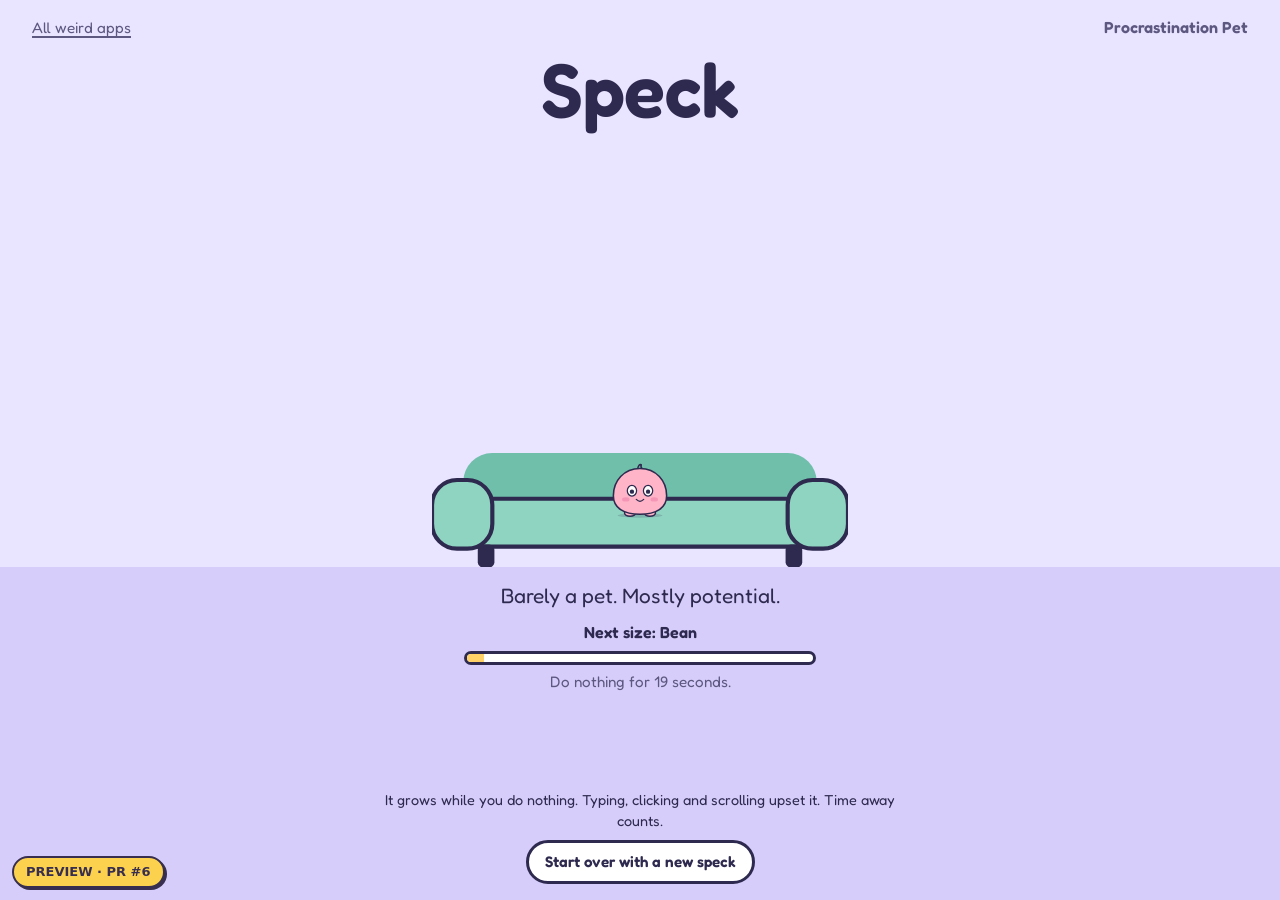
==== pr-preview/pr-6/01-procrastination-pet/index.html @ e2c3965b "Deploy preview for PR 6 🛫" ====
<!doctype html>
<html lang="en">
<head>
  <meta charset="utf-8">
  <meta name="viewport" content="width=device-width, initial-scale=1">
  <meta name="color-scheme" content="light">
  <meta name="description" content="A pet that grows while you do absolutely nothing, and sulks when you don't.">
  <title>Procrastination Pet</title>
  <link rel="icon" href="data:image/svg+xml,%3Csvg xmlns='http://www.w3.org/2000/svg' viewBox='0 0 100 100'%3E%3Ctext y='.9em' font-size='90'%3E%F0%9F%9B%8B%EF%B8%8F%3C/text%3E%3C/svg%3E">
  <link rel="preconnect" href="https://fonts.googleapis.com">
  <link rel="preconnect" href="https://fonts.gstatic.com" crossorigin>
  <link rel="stylesheet" href="https://fonts.googleapis.com/css2?family=Fredoka:wght@400;600&display=swap">
  <link rel="stylesheet" href="style.css">
  <script src="app.js" defer></script>
</head>
<body>
  <header class="topbar">
    <a class="back-link" href="../">All weird apps</a>
    <h1 class="app-title">Procrastination Pet</h1>
  </header>

  <main class="room" id="room">
    <div class="wall-zone">
    <p class="stage-name" id="stage-name">Speck</p>

    <div class="scene">
      <p class="note" id="note" role="status" aria-live="polite" hidden></p>

      <div class="pet" id="pet">
        <svg class="rain" viewBox="0 0 120 90" aria-hidden="true">
          <g class="rain-cloud">
            <circle cx="38" cy="34" r="20" />
            <circle cx="62" cy="26" r="24" />
            <circle cx="86" cy="36" r="18" />
            <rect x="22" y="34" width="80" height="20" rx="10" />
          </g>
          <g class="rain-drops">
            <line x1="40" y1="62" x2="36" y2="74" />
            <line x1="60" y1="62" x2="56" y2="74" />
            <line x1="80" y1="62" x2="76" y2="74" />
          </g>
        </svg>

        <svg class="pet-body" id="pet-svg" viewBox="0 0 200 180" role="img"
             aria-labelledby="pet-label">
          <title id="pet-label">Your pet, a speck, looking pleased with you.</title>
          <ellipse class="pet-shadow" cx="100" cy="174" rx="72" ry="7" />
          <g class="pet-breath">
            <ellipse class="pet-foot" cx="68" cy="166" rx="18" ry="10" />
            <ellipse class="pet-foot" cx="132" cy="166" rx="18" ry="10" />
            <path class="pet-tuft" d="M92 24 Q96 6 104 10 Q101 18 108 24" />
            <path class="pet-blob"
                  d="M100 22 C152 22 186 62 186 110 C186 150 152 170 100 170 C48 170 14 150 14 110 C14 62 48 22 100 22 Z" />
            <g class="pet-face">
              <g class="pet-eye">
                <ellipse class="pet-eye-white" cx="74" cy="94" rx="15" ry="17" />
                <circle class="pet-pupil" cx="74" cy="97" r="7" />
              </g>
              <g class="pet-eye">
                <ellipse class="pet-eye-white" cx="126" cy="94" rx="15" ry="17" />
                <circle class="pet-pupil" cx="126" cy="97" r="7" />
              </g>
              <ellipse class="pet-cheek" cx="54" cy="122" rx="12" ry="7" />
              <ellipse class="pet-cheek" cx="146" cy="122" rx="12" ry="7" />
              <path class="pet-mouth" d="M88 122 Q100 134 112 122" />
            </g>
            <g class="pet-back">
              <circle class="pet-tail" cx="100" cy="140" r="12" />
              <path class="pet-grump" d="M70 70 Q100 58 130 70" />
            </g>
          </g>
        </svg>
      </div>

      <svg class="couch" viewBox="0 0 400 110" aria-hidden="true">
        <rect class="couch-back" x="30" y="0" width="340" height="70" rx="28" />
        <rect class="couch-seat" x="20" y="44" width="360" height="46" rx="20" />
        <rect class="couch-arm" x="0" y="26" width="58" height="66" rx="24" />
        <rect class="couch-arm" x="342" y="26" width="58" height="66" rx="24" />
        <rect class="couch-leg" x="44" y="88" width="16" height="22" rx="5" />
        <rect class="couch-leg" x="340" y="88" width="16" height="22" rx="5" />
      </svg>
    </div>
    </div>

    <div class="floor-zone">
    <p class="caption" id="caption">Barely a pet. Mostly potential.</p>

    <div class="growth">
      <p class="growth-label" id="growth-label">Next size: Bean</p>
      <div class="growth-bar" id="growth-bar" role="progressbar" aria-labelledby="growth-label"
           aria-valuemin="0" aria-valuemax="100" aria-valuenow="0">
        <div class="growth-fill" id="growth-fill"></div>
      </div>
      <p class="growth-detail" id="growth-detail">Do nothing for 20 seconds.</p>
    </div>
    </div>
  </main>

  <footer class="footer">
    <p class="hint">It grows while you do nothing. Typing, clicking and scrolling upset it.
      Time away counts.</p>
    <button type="button" class="start-over" id="start-over">Start over with a new speck</button>
  </footer>
<div id="pr-preview-ribbon" role="note" style="position:fixed;left:12px;bottom:12px;z-index:2147483647; padding:6px 12px;border:2px solid #2b2140;border-radius:999px; background:#ffd23f;color:#2b2140;box-shadow:2px 2px 0 #2b2140; font:700 13px/1.2 system-ui,sans-serif;opacity:.92; pointer-events:none">PREVIEW · PR #6</div>
</body>
</html>
---- pr-preview/pr-6/01-procrastination-pet/style.css ----
:root {
  --wall: #e9e4ff;
  --wall-sulk: #d9d7e4;
  --floor: #d6cdfa;
  --floor-sulk: #c6c3d6;
  --couch: #8fd3c1;
  --couch-shade: #6fbfab;
  --pet: #ffb4c8;
  --pet-cheek: #f48fb1;
  --ink: #2e2a4f;
  --ink-soft: #5d5880;
  --cloud: #9aa3b8;
  --rain: #6f86b5;
  --sun: #ffd166;
  --paper: #ffffff;

  --font: "Fredoka", "Trebuchet MS", "Segoe UI", system-ui, sans-serif;
  /* The scene takes the height the rest of the page leaves over. */
  --scene-h: clamp(200px, calc(100vh - 400px), 440px);
  /* At full size the pet plus its rain cloud is about 1.8x this, which must fit
     in the scene above the couch seat. */
  --pet-base: min(34vw, 200px, calc(var(--scene-h) * 0.4));
  --pet-scale: 0.35;
  --look: 0px;
}

* { box-sizing: border-box; }

body {
  margin: 0;
  min-height: 100vh;
  min-height: 100dvh;
  display: flex;
  flex-direction: column;
  background: var(--floor);
  color: var(--ink);
  font-family: var(--font);
  font-size: 1rem;
  line-height: 1.45;
  overflow-x: clip;
}

body,
.topbar,
.wall-zone,
.floor-zone { transition: background-color 0.6s ease; }

/* The sulk dims the whole room. */
body.is-sulking {
  --wall: var(--wall-sulk);
  --floor: var(--floor-sulk);
}

/* ---------- top bar ---------- */

.topbar {
  display: flex;
  align-items: baseline;
  justify-content: space-between;
  gap: 1rem;
  padding: 16px clamp(16px, 4vw, 32px) 0;
  background: var(--wall);
}

.app-title {
  margin: 0;
  font-size: 1rem;
  font-weight: 600;
  color: var(--ink-soft);
}

.back-link {
  color: var(--ink-soft);
  font-size: 0.95rem;
  text-decoration-thickness: 2px;
  text-underline-offset: 3px;
}

.back-link:hover { color: var(--ink); }

/* ---------- room ---------- */

.room {
  flex: 1;
  display: flex;
  flex-direction: column;
  text-align: center;
}

.wall-zone,
.floor-zone {
  display: flex;
  flex-direction: column;
  align-items: center;
  padding: 0 16px;
}

.wall-zone {
  padding-top: 8px;
  background: var(--wall);
}

.floor-zone {
  flex: 1;
  background: var(--floor);
}

.stage-name {
  margin: 0.25rem 0 0;
  font-size: clamp(2.2rem, 10vw, 4.75rem);
  font-weight: 600;
  line-height: 1;
  letter-spacing: -0.01em;
}

.stage-name.is-new { animation: stage-pop 0.7s ease; }

/* Sized by its width, so the pet can be seated relative to the couch (cqw). */
@supports (height: 100dvh) {
  :root { --scene-h: clamp(200px, calc(100dvh - 400px), 440px); }
}

.scene {
  container-type: inline-size;
  position: relative;
  width: min(100%, 26rem);
  height: var(--scene-h);
  display: flex;
  flex-direction: column;
  justify-content: flex-end;
  align-items: center;
}

/* ---------- speech note ---------- */

.note {
  position: absolute;
  top: 4px;
  right: 0;
  z-index: 3;
  width: max-content;
  max-width: min(15rem, 62%);
  margin: 0;
  padding: 10px 16px;
  background: var(--paper);
  border: 3px solid var(--ink);
  border-radius: 20px;
  font-size: 1.05rem;
  font-weight: 600;
  text-align: left;
  animation: note-in 0.25s ease-out;
}

.note::after {
  content: "";
  position: absolute;
  bottom: -11px;
  left: 22px;
  width: 18px;
  height: 18px;
  background: var(--paper);
  border-right: 3px solid var(--ink);
  border-bottom: 3px solid var(--ink);
  transform: rotate(45deg);
}

/* ---------- pet ---------- */

/* Seated on the cushion: the couch is 27.5cqw tall and its seat top is ~15cqw up. */
.pet {
  position: absolute;
  left: 50%;
  bottom: 12cqw;
  z-index: 2;
  width: var(--pet-base);
  margin-left: calc(var(--pet-base) / -2);
  transform: scale(var(--pet-scale));
  transform-origin: 50% 100%;
  transition: transform 1.2s cubic-bezier(0.34, 1.4, 0.64, 1);
}

.pet-body {
  display: block;
  width: 100%;
  height: auto;
  overflow: visible;
}

.pet-shadow { fill: rgba(46, 42, 79, 0.18); }

.pet-blob,
.pet-foot {
  fill: var(--pet);
  stroke: var(--ink);
  stroke-width: 5;
}

.pet-tuft {
  fill: none;
  stroke: var(--ink);
  stroke-width: 5;
  stroke-linecap: round;
  stroke-linejoin: round;
}

.pet-eye-white { fill: var(--paper); stroke: var(--ink); stroke-width: 4; }
.pet-pupil { fill: var(--ink); transform: translateX(var(--look)); transition: transform 0.25s ease; }
.pet-cheek { fill: var(--pet-cheek); opacity: 0.8; }

.pet-mouth,
.pet-grump {
  fill: none;
  stroke: var(--ink);
  stroke-width: 4;
  stroke-linecap: round;
}

.pet-eye {
  transform-box: fill-box;
  transform-origin: center;
  animation: blink 6s infinite;
}

.pet-breath {
  transform-box: fill-box;
  transform-origin: 50% 100%;
  animation: breathe 3.6s ease-in-out infinite;
}

.pet-face,
.pet-back { transition: opacity 0.3s ease; }

.pet-back { opacity: 0; }
.pet-tail { fill: var(--paper); stroke: var(--ink); stroke-width: 4; }

/* Suspicious side-eye: the mouse moved. */
.pet.is-side-eye .pet-eye { animation: none; transform: scaleY(0.55); }

/* The sulk: back turned, rain cloud, room dims. */
.pet.is-sulking .pet-face { opacity: 0; }
.pet.is-sulking .pet-back { opacity: 1; }
.pet.is-sulking .pet-breath { animation: huff 0.9s ease-in-out infinite; }

.rain {
  position: absolute;
  left: 50%;
  bottom: 92%;
  width: 62%;
  opacity: 0;
  transform: translate(-50%, 12px);
  transition: opacity 0.3s ease, transform 0.3s ease;
  pointer-events: none;
}

.rain-cloud { fill: var(--cloud); }

.rain-drops line {
  stroke: var(--rain);
  stroke-width: 4;
  stroke-linecap: round;
  animation: drip 0.8s linear infinite;
}

.rain-drops line:nth-child(2) { animation-delay: 0.27s; }
.rain-drops line:nth-child(3) { animation-delay: 0.53s; }

.pet.is-sulking .rain { opacity: 1; transform: translate(-50%, 0); }

/* ---------- couch ---------- */

.couch {
  position: relative;
  z-index: 1;
  display: block;
  width: 100%;
  height: auto;
}

.couch-back { fill: var(--couch-shade); }
.couch-seat,
.couch-arm { fill: var(--couch); stroke: var(--ink); stroke-width: 4; }
.couch-leg { fill: var(--ink); }

/* ---------- caption and growth ---------- */

.caption {
  max-width: 30rem;
  margin: 14px 0 10px;
  font-size: clamp(1.1rem, 4vw, 1.3rem);
}

.growth {
  width: min(100%, 22rem);
  margin-bottom: 8px;
}

.growth-label,
.growth-detail { margin: 0; }

.growth-label { font-weight: 600; }

.growth-detail {
  font-size: 0.95rem;
  color: var(--ink-soft);
}

.growth-bar {
  height: 14px;
  margin: 6px 0;
  background: var(--paper);
  border: 3px solid var(--ink);
  border-radius: 999px;
  overflow: hidden;
}

.growth-fill {
  width: 0%;
  height: 100%;
  background: var(--sun);
  transition: width 0.4s linear;
}

body.is-sulking .growth-fill { background: var(--cloud); }

/* ---------- footer ---------- */

.footer {
  padding: 8px 16px 16px;
  text-align: center;
}

.hint {
  max-width: 32rem;
  margin: 0 auto 8px;
  font-size: 0.9rem;
  color: var(--ink);
}

.start-over {
  font: inherit;
  font-size: 0.95rem;
  font-weight: 600;
  padding: 8px 16px;
  color: var(--ink);
  background: var(--paper);
  border: 3px solid var(--ink);
  border-radius: 999px;
  cursor: pointer;
}

.start-over:hover { background: var(--wall); }
.start-over:active { transform: translateY(1px); }

:focus-visible {
  outline: 3px dashed var(--ink);
  outline-offset: 4px;
}

/* ---------- animations ---------- */

@keyframes breathe {
  0%, 100% { transform: scale(1, 1); }
  50% { transform: scale(1.03, 0.97); }
}

@keyframes huff {
  0%, 100% { transform: scale(1, 1) rotate(0deg); }
  50% { transform: scale(0.97, 1.02) rotate(-1.5deg); }
}

@keyframes blink {
  0%, 94%, 100% { transform: scaleY(1); }
  96% { transform: scaleY(0.1); }
}

@keyframes drip {
  from { transform: translateY(-6px); opacity: 0; }
  30% { opacity: 1; }
  to { transform: translateY(14px); opacity: 0; }
}

@keyframes note-in {
  from { transform: translateY(6px); opacity: 0; }
  to { transform: translateY(0); opacity: 1; }
}

@keyframes stage-pop {
  0% { transform: scale(1); }
  40% { transform: scale(1.12); }
  100% { transform: scale(1); }
}

@media (prefers-reduced-motion: reduce) {
  *, *::before, *::after {
    animation: none !important;
    transition: none !important;
  }
}
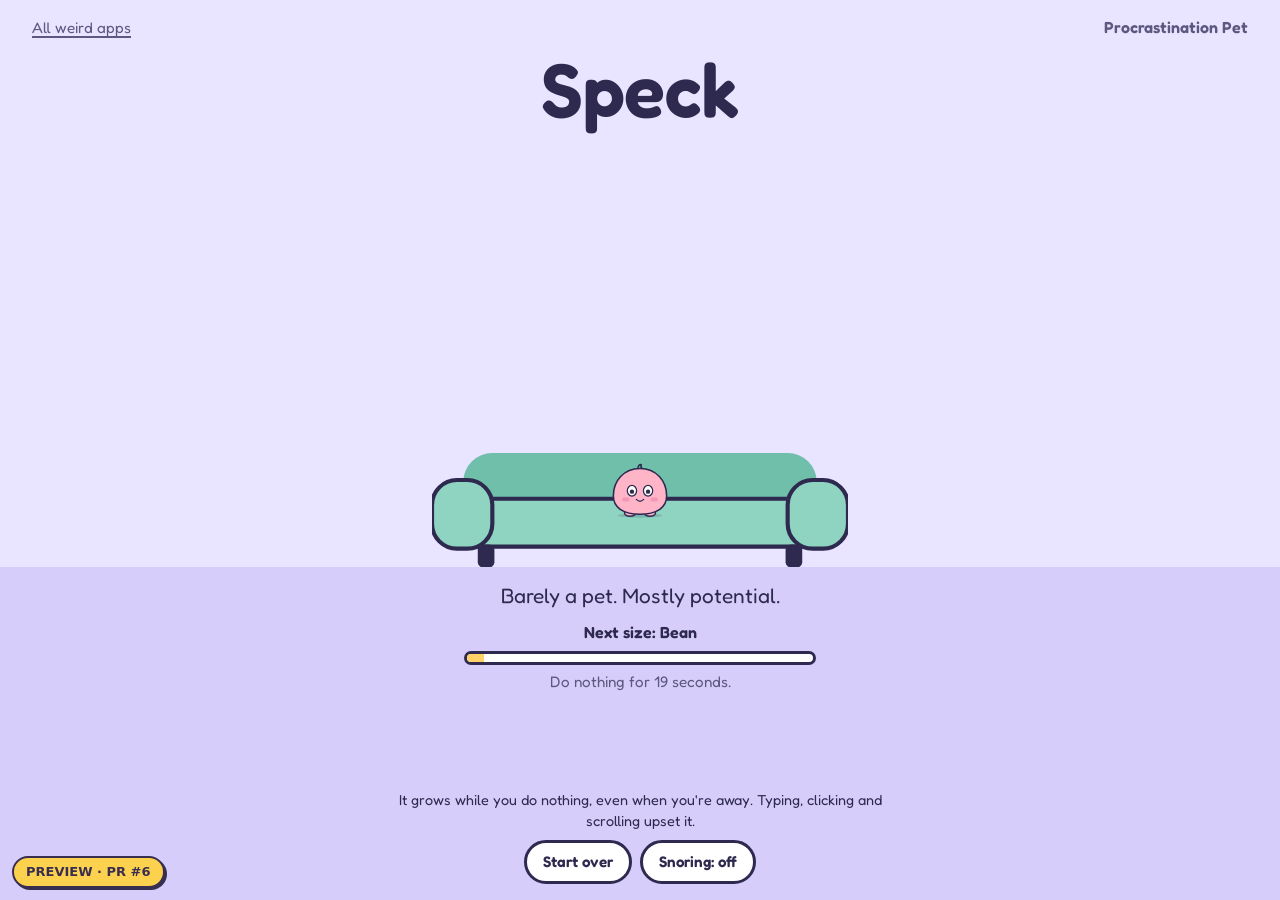
==== commit 9261b45b: "Deploy preview for PR 6 🛫" ====
--- a/pr-preview/pr-6/01-procrastination-pet/index.html
+++ b/pr-preview/pr-6/01-procrastination-pet/index.html
@@ -11,6 +11,7 @@
   <link rel="preconnect" href="https://fonts.gstatic.com" crossorigin>
   <link rel="stylesheet" href="https://fonts.googleapis.com/css2?family=Fredoka:wght@400;600&display=swap">
   <link rel="stylesheet" href="style.css">
+  <script src="snore.js" defer></script>
   <script src="app.js" defer></script>
 </head>
 <body>
@@ -98,9 +99,15 @@
   </main>
 
   <footer class="footer">
-    <p class="hint">It grows while you do nothing. Typing, clicking and scrolling upset it.
-      Time away counts.</p>
-    <button type="button" class="start-over" id="start-over">Start over with a new speck</button>
+    <p class="hint">It grows while you do nothing, even when you're away.
+      Typing, clicking and scrolling upset it.</p>
+    <div class="controls">
+      <button type="button" class="control" id="start-over">Start over</button>
+      <button type="button" class="control" id="snore-toggle" aria-pressed="false" hidden>
+        Snoring: off
+      </button>
+    </div>
+    <p class="best" id="best" hidden>Personal best: <strong id="best-stage"></strong></p>
   </footer>
 <div id="pr-preview-ribbon" role="note" style="position:fixed;left:12px;bottom:12px;z-index:2147483647; padding:6px 12px;border:2px solid #2b2140;border-radius:999px; background:#ffd23f;color:#2b2140;box-shadow:2px 2px 0 #2b2140; font:700 13px/1.2 system-ui,sans-serif;opacity:.92; pointer-events:none">PREVIEW · PR #6</div>
 </body>
--- a/pr-preview/pr-6/01-procrastination-pet/style.css
+++ b/pr-preview/pr-6/01-procrastination-pet/style.css
@@ -16,7 +16,7 @@
 
   --font: "Fredoka", "Trebuchet MS", "Segoe UI", system-ui, sans-serif;
   /* The scene takes the height the rest of the page leaves over. */
-  --scene-h: clamp(200px, calc(100vh - 400px), 440px);
+  --scene-h: clamp(180px, calc(100vh - 440px), 440px);
   /* At full size the pet plus its rain cloud is about 1.8x this, which must fit
      in the scene above the couch seat. */
   --pet-base: min(34vw, 200px, calc(var(--scene-h) * 0.4));
@@ -117,7 +117,7 @@
 
 /* Sized by its width, so the pet can be seated relative to the couch (cqw). */
 @supports (height: 100dvh) {
-  :root { --scene-h: clamp(200px, calc(100dvh - 400px), 440px); }
+  :root { --scene-h: clamp(180px, calc(100dvh - 440px), 440px); }
 }
 
 .scene {
@@ -336,7 +336,14 @@
   color: var(--ink);
 }
 
-.start-over {
+.controls {
+  display: flex;
+  flex-wrap: wrap;
+  justify-content: center;
+  gap: 8px;
+}
+
+.control {
   font: inherit;
   font-size: 0.95rem;
   font-weight: 600;
@@ -348,8 +355,15 @@
   cursor: pointer;
 }
 
-.start-over:hover { background: var(--wall); }
-.start-over:active { transform: translateY(1px); }
+.control:hover { background: var(--wall); }
+.control:active { transform: translateY(1px); }
+.control[aria-pressed="true"] { background: var(--sun); }
+
+.best {
+  margin: 6px 0 0;
+  font-size: 0.9rem;
+  color: var(--ink-soft);
+}
 
 :focus-visible {
   outline: 3px dashed var(--ink);
@@ -388,6 +402,16 @@
   0% { transform: scale(1); }
   40% { transform: scale(1.12); }
   100% { transform: scale(1); }
+}
+
+/* Short screens (small phones): tighten spacing so nothing needs scrolling,
+   since scrolling upsets the pet. */
+@media (max-height: 620px) {
+  .caption { margin: 8px 0 6px; font-size: 1.05rem; }
+  .growth-bar { margin: 4px 0; }
+  .hint { font-size: 0.85rem; margin-bottom: 6px; }
+  .footer { padding: 4px 16px 10px; }
+  .control { padding: 6px 14px; }
 }
 
 @media (prefers-reduced-motion: reduce) {
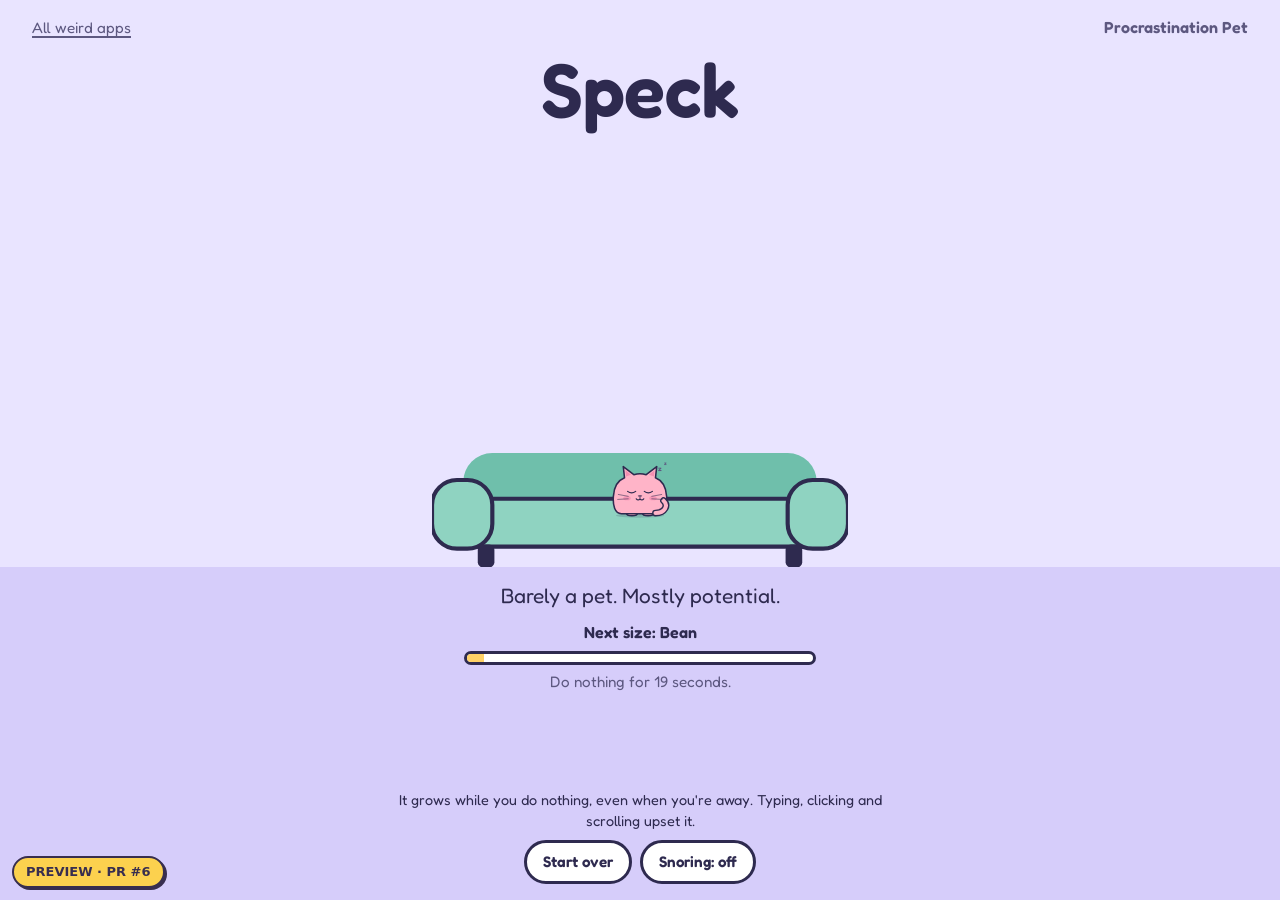
==== commit cd59591e: "Deploy preview for PR 6 🛫" ====
--- a/pr-preview/pr-6/01-procrastination-pet/index.html
+++ b/pr-preview/pr-6/01-procrastination-pet/index.html
@@ -4,7 +4,7 @@
   <meta charset="utf-8">
   <meta name="viewport" content="width=device-width, initial-scale=1">
   <meta name="color-scheme" content="light">
-  <meta name="description" content="A pet that grows while you do absolutely nothing, and sulks when you don't.">
+  <meta name="description" content="A napping cat that grows while you do absolutely nothing, and sulks when you don't.">
   <title>Procrastination Pet</title>
   <link rel="icon" href="data:image/svg+xml,%3Csvg xmlns='http://www.w3.org/2000/svg' viewBox='0 0 100 100'%3E%3Ctext y='.9em' font-size='90'%3E%F0%9F%9B%8B%EF%B8%8F%3C/text%3E%3C/svg%3E">
   <link rel="preconnect" href="https://fonts.googleapis.com">
@@ -44,31 +44,51 @@
 
         <svg class="pet-body" id="pet-svg" viewBox="0 0 200 180" role="img"
              aria-labelledby="pet-label">
-          <title id="pet-label">Your pet, a speck, looking pleased with you.</title>
-          <ellipse class="pet-shadow" cx="100" cy="174" rx="72" ry="7" />
+          <title id="pet-label">Your cat, a speck, napping happily.</title>
+          <ellipse class="pet-shadow" cx="100" cy="174" rx="78" ry="7" />
           <g class="pet-breath">
-            <ellipse class="pet-foot" cx="68" cy="166" rx="18" ry="10" />
-            <ellipse class="pet-foot" cx="132" cy="166" rx="18" ry="10" />
-            <path class="pet-tuft" d="M92 24 Q96 6 104 10 Q101 18 108 24" />
-            <path class="pet-blob"
-                  d="M100 22 C152 22 186 62 186 110 C186 150 152 170 100 170 C48 170 14 150 14 110 C14 62 48 22 100 22 Z" />
+            <!-- tail seen from behind (sulking), drawn under the body -->
+            <g class="pet-back-tail">
+              <path class="tail-outline" d="M160 150 C204 142 208 84 184 58" />
+              <path class="tail-fill" d="M160 150 C204 142 208 84 184 58" />
+            </g>
+            <ellipse class="pet-paw" cx="74" cy="166" rx="18" ry="9" />
+            <ellipse class="pet-paw" cx="126" cy="166" rx="18" ry="9" />
+            <!-- body and head in one loaf, with ears -->
+            <path class="pet-body-shape"
+                  d="M40 168 C18 168 12 140 14 112 C16 80 30 60 50 52 L46 16 L80 42 C93 38 107 38 120 42 L154 16 L150 52 C170 60 184 80 186 112 C188 140 182 168 160 168 Z" />
+            <path class="pet-inner-ear" d="M55 48 L53 28 L71 42 Z" />
+            <path class="pet-inner-ear" d="M145 48 L147 28 L129 42 Z" />
+
             <g class="pet-face">
-              <g class="pet-eye">
-                <ellipse class="pet-eye-white" cx="74" cy="94" rx="15" ry="17" />
-                <circle class="pet-pupil" cx="74" cy="97" r="7" />
+              <!-- curled tail wrapped around the front -->
+              <path class="tail-outline" d="M150 166 C182 166 192 140 176 126" />
+              <path class="tail-fill" d="M150 166 C182 166 192 140 176 126" />
+              <ellipse class="pet-cheek" cx="58" cy="118" rx="12" ry="7" />
+              <ellipse class="pet-cheek" cx="142" cy="118" rx="12" ry="7" />
+              <path class="pet-line pet-eye-closed pet-eye-left" d="M60 96 Q73 106 86 96" />
+              <path class="pet-line pet-eye-closed" d="M114 96 Q127 106 140 96" />
+              <g class="pet-eye-open" id="pet-open-eye">
+                <ellipse class="pet-eye-white" cx="73" cy="96" rx="13" ry="14" />
+                <ellipse class="pet-pupil" cx="73" cy="96" rx="4.5" ry="8.5" />
               </g>
-              <g class="pet-eye">
-                <ellipse class="pet-eye-white" cx="126" cy="94" rx="15" ry="17" />
-                <circle class="pet-pupil" cx="126" cy="97" r="7" />
+              <path class="pet-nose" d="M95 110 L105 110 L100 116 Z" />
+              <path class="pet-line" d="M88 120 Q94 127 100 120 Q106 127 112 120" />
+              <g class="pet-whiskers">
+                <path d="M62 112 L30 106" /><path d="M62 120 L28 122" />
+                <path d="M138 112 L170 106" /><path d="M138 120 L172 122" />
               </g>
-              <ellipse class="pet-cheek" cx="54" cy="122" rx="12" ry="7" />
-              <ellipse class="pet-cheek" cx="146" cy="122" rx="12" ry="7" />
-              <path class="pet-mouth" d="M88 122 Q100 134 112 122" />
             </g>
+
             <g class="pet-back">
-              <circle class="pet-tail" cx="100" cy="140" r="12" />
-              <path class="pet-grump" d="M70 70 Q100 58 130 70" />
+              <path class="pet-line pet-stripe" d="M84 46 Q100 54 116 46" />
+              <path class="pet-line pet-stripe" d="M74 66 Q100 78 126 66" />
+              <path class="pet-line pet-stripe" d="M70 88 Q100 100 130 88" />
             </g>
+          </g>
+          <g class="zzz" aria-hidden="true">
+            <text x="158" y="30">z</text>
+            <text x="176" y="12">z</text>
           </g>
         </svg>
       </div>
--- a/pr-preview/pr-6/01-procrastination-pet/style.css
+++ b/pr-preview/pr-6/01-procrastination-pet/style.css
@@ -21,7 +21,6 @@
      in the scene above the couch seat. */
   --pet-base: min(34vw, 200px, calc(var(--scene-h) * 0.4));
   --pet-scale: 0.35;
-  --look: 0px;
 }
 
 * { box-sizing: border-box; }
@@ -188,37 +187,39 @@
 
 .pet-shadow { fill: rgba(46, 42, 79, 0.18); }
 
-.pet-blob,
-.pet-foot {
+.pet-body-shape,
+.pet-paw {
   fill: var(--pet);
   stroke: var(--ink);
   stroke-width: 5;
-}
-
-.pet-tuft {
-  fill: none;
-  stroke: var(--ink);
-  stroke-width: 5;
-  stroke-linecap: round;
   stroke-linejoin: round;
 }
 
-.pet-eye-white { fill: var(--paper); stroke: var(--ink); stroke-width: 4; }
-.pet-pupil { fill: var(--ink); transform: translateX(var(--look)); transition: transform 0.25s ease; }
+.pet-inner-ear { fill: var(--pet-cheek); }
 .pet-cheek { fill: var(--pet-cheek); opacity: 0.8; }
-
-.pet-mouth,
-.pet-grump {
+.pet-nose { fill: var(--pet-cheek); stroke: var(--ink); stroke-width: 2.5; stroke-linejoin: round; }
+
+/* The tail: a thick ink stroke with a narrower pink stroke on top. */
+.tail-outline,
+.tail-fill { fill: none; stroke-linecap: round; }
+.tail-outline { stroke: var(--ink); stroke-width: 22; }
+.tail-fill { stroke: var(--pet); stroke-width: 13; }
+
+.pet-line,
+.pet-whiskers path {
   fill: none;
   stroke: var(--ink);
   stroke-width: 4;
   stroke-linecap: round;
 }
 
-.pet-eye {
-  transform-box: fill-box;
-  transform-origin: center;
-  animation: blink 6s infinite;
+.pet-whiskers path { stroke-width: 2.5; opacity: 0.7; }
+
+.pet-eye-white { fill: var(--paper); stroke: var(--ink); stroke-width: 4; }
+.pet-pupil {
+  fill: var(--ink);
+  transform: translate(var(--look-x, 0px), var(--look-y, 0px));
+  transition: transform 0.12s ease-out;
 }
 
 .pet-breath {
@@ -227,18 +228,41 @@
   animation: breathe 3.6s ease-in-out infinite;
 }
 
+/* Napping z's: one slow drift, hidden whenever it's disturbed or watching. */
+.zzz text {
+  fill: var(--ink-soft);
+  font-family: var(--font);
+  font-weight: 600;
+  font-size: 22px;
+  animation: drift 3.6s ease-in-out infinite;
+}
+.zzz text:nth-child(2) { font-size: 16px; animation-delay: 1.8s; }
+
 .pet-face,
-.pet-back { transition: opacity 0.3s ease; }
-
-.pet-back { opacity: 0; }
-.pet-tail { fill: var(--paper); stroke: var(--ink); stroke-width: 4; }
-
-/* Suspicious side-eye: the mouse moved. */
-.pet.is-side-eye .pet-eye { animation: none; transform: scaleY(0.55); }
-
-/* The sulk: back turned, rain cloud, room dims. */
-.pet.is-sulking .pet-face { opacity: 0; }
-.pet.is-sulking .pet-back { opacity: 1; }
+.pet-inner-ear,
+.pet-back,
+.pet-back-tail,
+.pet-paw,
+.zzz,
+.pet-eye-open,
+.pet-eye-left { transition: opacity 0.25s ease; }
+
+.pet-back,
+.pet-back-tail,
+.pet-eye-open { opacity: 0; }
+
+/* Cursor moving: one eye opens and follows it. */
+.pet.is-side-eye .pet-eye-open { opacity: 1; }
+.pet.is-side-eye .pet-eye-left,
+.pet.is-side-eye .zzz { opacity: 0; }
+
+/* The sulk: back turned (ears, stripes, tail up), rain cloud, room dims. */
+.pet.is-sulking .pet-face,
+.pet.is-sulking .pet-inner-ear,
+.pet.is-sulking .pet-paw,
+.pet.is-sulking .zzz { opacity: 0; }
+.pet.is-sulking .pet-back,
+.pet.is-sulking .pet-back-tail { opacity: 1; }
 .pet.is-sulking .pet-breath { animation: huff 0.9s ease-in-out infinite; }
 
 .rain {
@@ -382,9 +406,10 @@
   50% { transform: scale(0.97, 1.02) rotate(-1.5deg); }
 }
 
-@keyframes blink {
-  0%, 94%, 100% { transform: scaleY(1); }
-  96% { transform: scaleY(0.1); }
+@keyframes drift {
+  0% { transform: translate(0, 6px); opacity: 0; }
+  40% { opacity: 1; }
+  100% { transform: translate(6px, -10px); opacity: 0; }
 }
 
 @keyframes drip {
